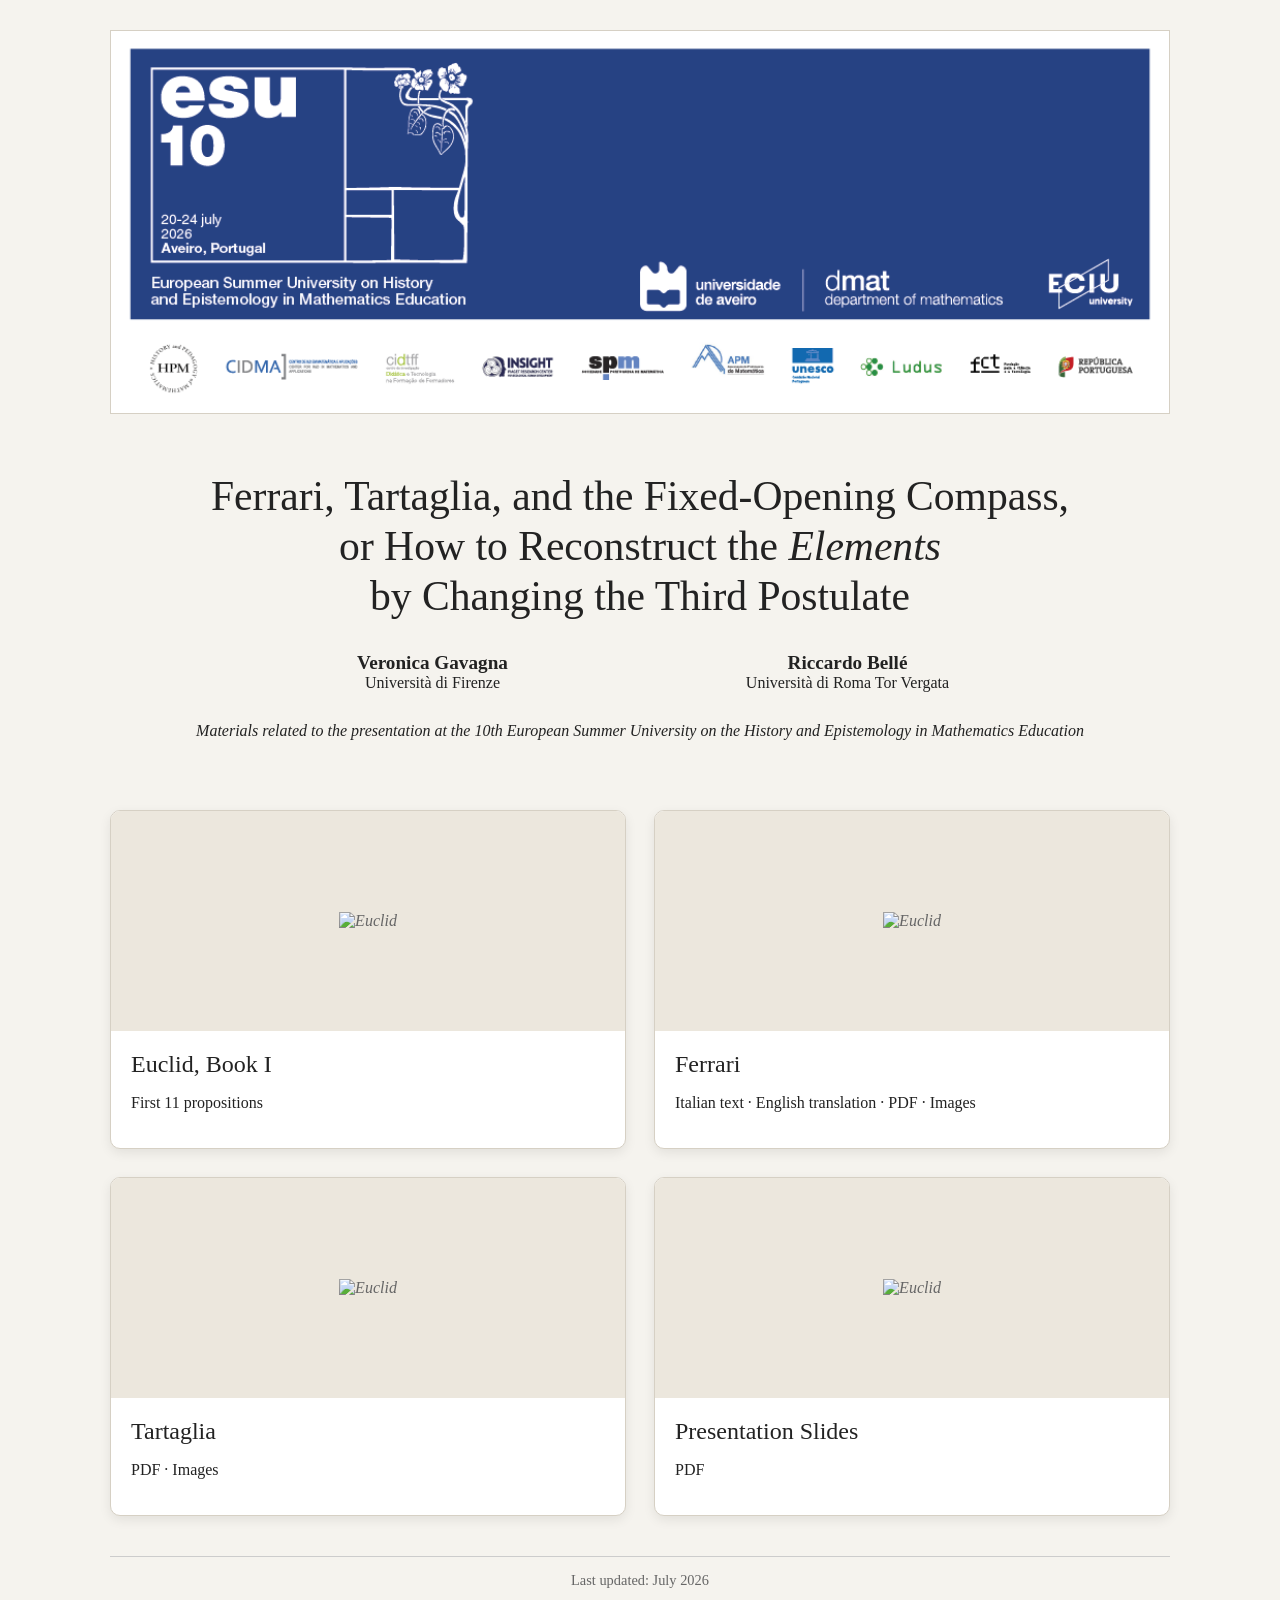
==== index.html @ 22155e97 "Add images to cards in index Replaced placeholder images with actual images for cards." ====
<!DOCTYPE html>
<html lang="en">
<head>
<meta charset="UTF-8">
<meta name="viewport" content="width=device-width, initial-scale=1.0">
<title>Ferrari, Tartaglia, and the Fixed-Opening Compass</title>
<link rel="stylesheet" href="style.css">
</head>
<body>
<div class="page">
<img class="banner" src="banner_aveiro.png" alt="Banner">

<header>
<h1>Ferrari, Tartaglia, and the Fixed-Opening Compass,<br>
or How to Reconstruct the <i>Elements</i><br>
by Changing the Third Postulate</h1>

<div class="authors">
<div class="author"><strong>Veronica Gavagna</strong><br>Università di Firenze</div>
<div class="author"><strong>Riccardo Bellé</strong><br>Università di Roma Tor Vergata</div>
</div>

<p class="conference">Materials related to the presentation at the 10th European Summer University on the History and Epistemology in Mathematics Education</p>
</header>

<main class="cards">
<a class="card" href="euclid.html"><div class="card-image"><img src="euclid.png" alt="Euclid"></div><div class="card-content"><h2>Euclid, Book I</h2><p>First 11 propositions</p></div></a>

<a class="card" href="ferrari.html"><div class="card-image"><img src="ferrari.png" alt="Euclid"></div><div class="card-content"><h2>Ferrari</h2><p>Italian text · English translation · PDF · Images</p></div></a>

<a class="card" href="tartaglia.html"><div class="card-image"><img src="tartaglia.png" alt="Euclid"></div><div class="card-content"><h2>Tartaglia</h2><p>PDF · Images</p></div></a>

<a class="card" href="slides.html"><div class="card-image"><img src="slides.png" alt="Euclid"></div><div class="card-content"><h2>Presentation Slides</h2><p>PDF</p></div></a>
</main>

<footer>Last updated: July 2026</footer>
</div>
</body>
</html>
---- style.css ----
*{box-sizing:border-box}body{margin:0;background:#f5f3ee;font-family:Georgia,"Times New Roman",serif;color:#222}.page{max-width:1100px;margin:auto;padding:30px 20px 50px}.banner{width:100%;display:block;border:1px solid #d6d0c4}header{text-align:center;padding:30px 0}h1{font-weight:normal;font-size:2.6rem;line-height:1.2}.authors{display:grid;grid-template-columns:1fr 1fr;gap:30px;max-width:800px;margin:30px auto}.author strong{font-size:1.2rem}.conference{font-style:italic;max-width:900px;margin:auto}.cards{display:grid;grid-template-columns:1fr 1fr;gap:28px;margin-top:40px}.card{display:block;background:#fff;border:1px solid #d6d0c4;border-radius:10px;overflow:hidden;text-decoration:none;color:#222;box-shadow:0 4px 12px rgba(0,0,0,.08);transition:.2s}.card:hover{transform:translateY(-3px);box-shadow:0 8px 20px rgba(0,0,0,.14)}.card-image{height:220px;display:flex;align-items:center;justify-content:center;background:#ece7dd;font-style:italic;color:#666}.card-content{padding:20px}.card-content h2{margin:0 0 10px;font-weight:normal}footer{margin-top:40px;padding-top:15px;border-top:1px solid #ccc;text-align:center;font-size:.9rem;color:#666}@media(max-width:750px){.cards,.authors{grid-template-columns:1fr}h1{font-size:2rem}}
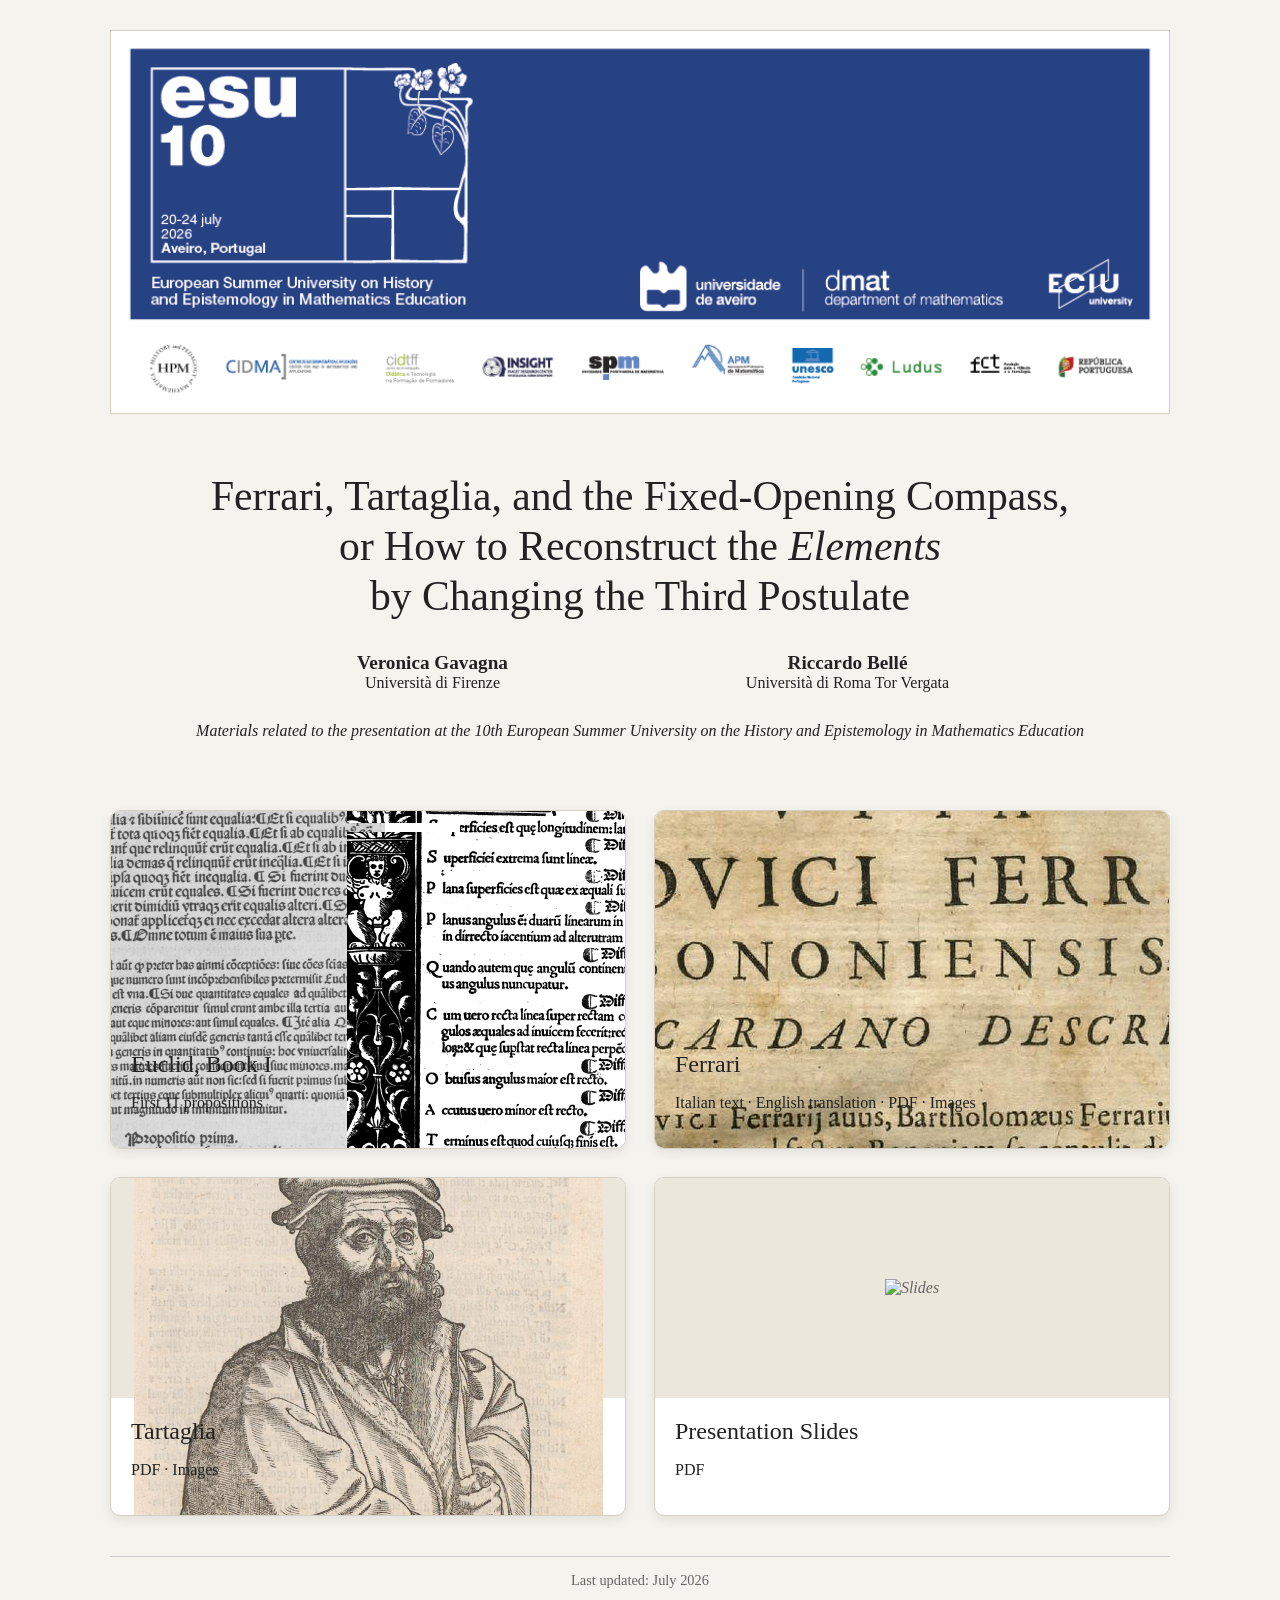
==== commit 70724b7b: "Fix alt text for Ferrari and Tartaglia cards Updated alt attributes for images in cards." ====
--- a/index.html
+++ b/index.html
@@ -26,11 +26,11 @@
 <main class="cards">
 <a class="card" href="euclid.html"><div class="card-image"><img src="euclid.png" alt="Euclid"></div><div class="card-content"><h2>Euclid, Book I</h2><p>First 11 propositions</p></div></a>
 
-<a class="card" href="ferrari.html"><div class="card-image"><img src="ferrari.png" alt="Euclid"></div><div class="card-content"><h2>Ferrari</h2><p>Italian text · English translation · PDF · Images</p></div></a>
+<a class="card" href="ferrari.html"><div class="card-image"><img src="ferrari.png" alt="Ferrari"></div><div class="card-content"><h2>Ferrari</h2><p>Italian text · English translation · PDF · Images</p></div></a>
 
-<a class="card" href="tartaglia.html"><div class="card-image"><img src="tartaglia.png" alt="Euclid"></div><div class="card-content"><h2>Tartaglia</h2><p>PDF · Images</p></div></a>
+<a class="card" href="tartaglia.html"><div class="card-image"><img src="tartaglia.png" alt="Tartaglia"></div><div class="card-content"><h2>Tartaglia</h2><p>PDF · Images</p></div></a>
 
-<a class="card" href="slides.html"><div class="card-image"><img src="slides.png" alt="Euclid"></div><div class="card-content"><h2>Presentation Slides</h2><p>PDF</p></div></a>
+<a class="card" href="slides.html"><div class="card-image"><img src="slides.png" alt="Slides"></div><div class="card-content"><h2>Presentation Slides</h2><p>PDF</p></div></a>
 </main>
 
 <footer>Last updated: July 2026</footer>
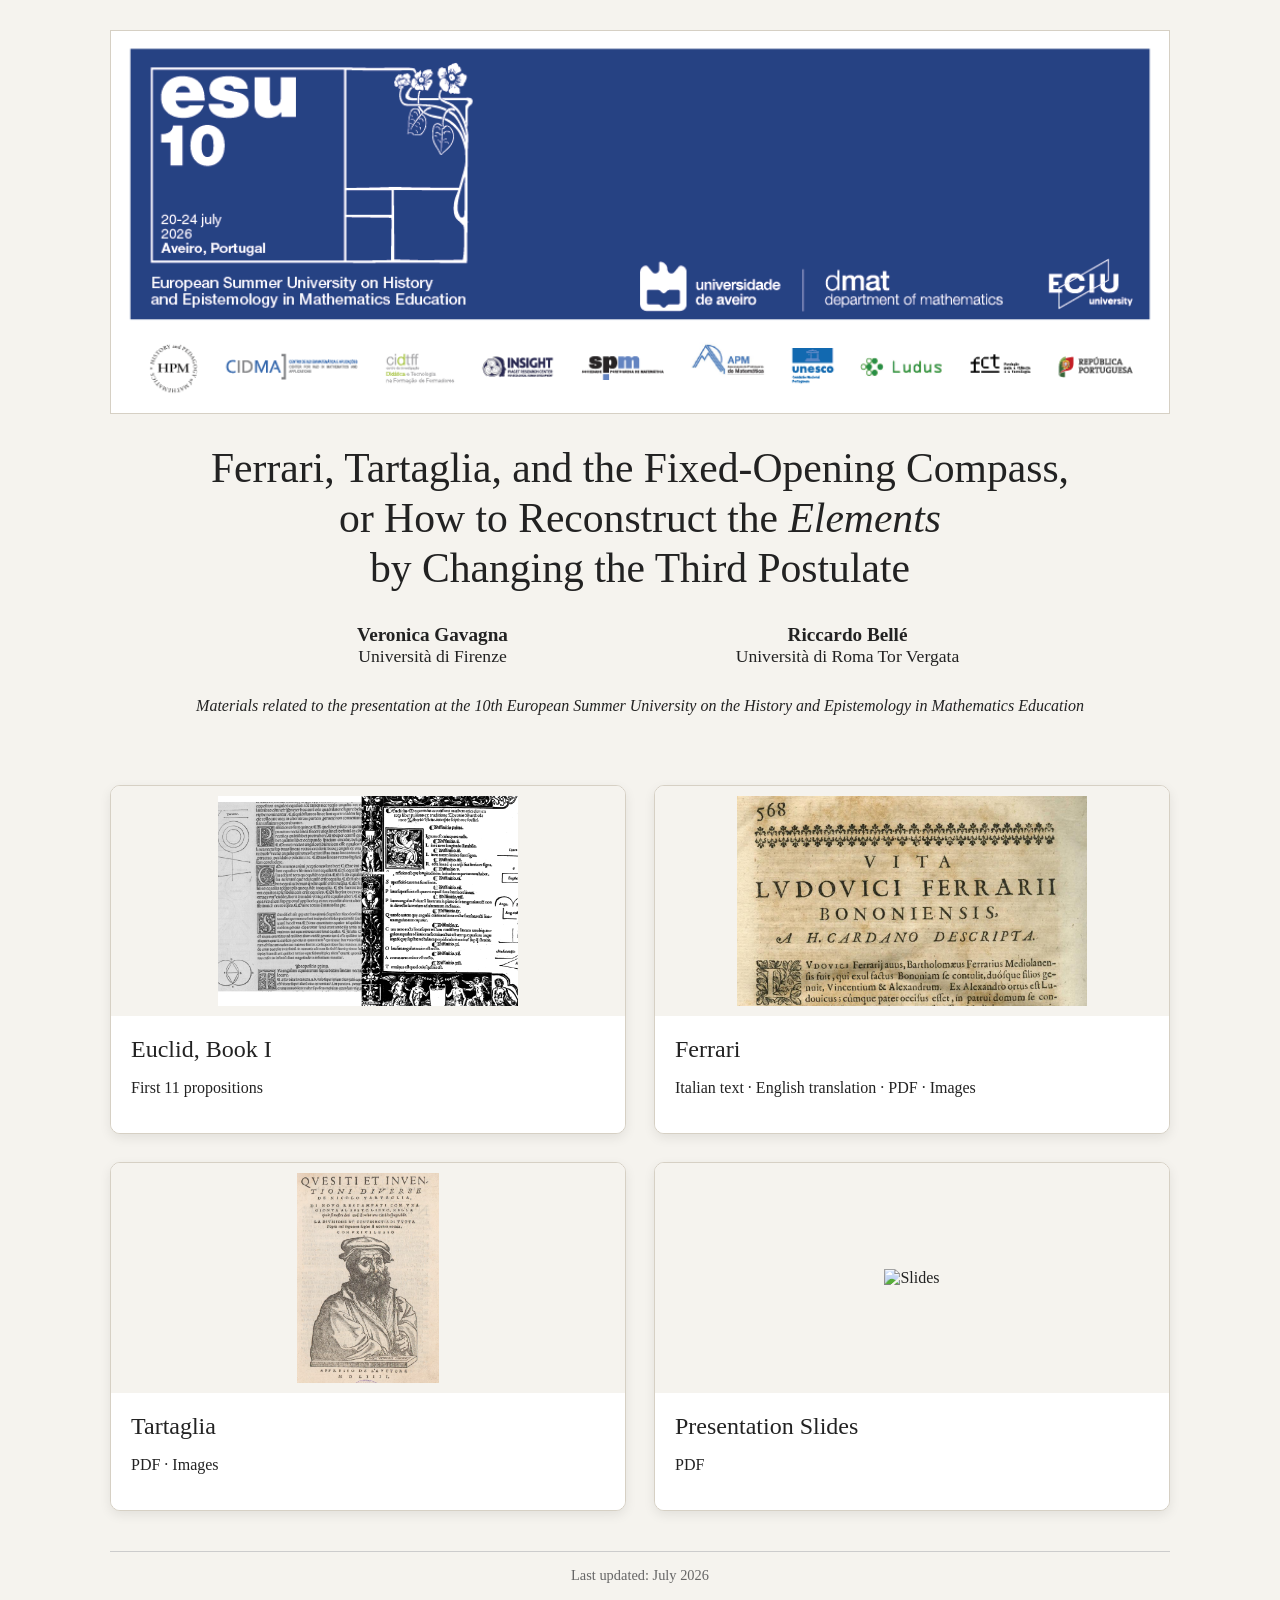
==== commit fc2f8950: "Change stylesheet link from style.css to styleB.css" ====
--- a/index.html
+++ b/index.html
@@ -4,7 +4,7 @@
 <meta charset="UTF-8">
 <meta name="viewport" content="width=device-width, initial-scale=1.0">
 <title>Ferrari, Tartaglia, and the Fixed-Opening Compass</title>
-<link rel="stylesheet" href="style.css">
+<link rel="stylesheet" href="styleB.css">
 </head>
 <body>
 <div class="page">
--- a/styleB.css
+++ b/styleB.css
@@ -0,0 +1,18 @@
+*{box-sizing:border-box}
+body{margin:0;background:#f5f3ee;font-family:Georgia,"Times New Roman",serif;color:#222}
+.page{max-width:1100px;margin:auto;padding:30px 20px 50px}
+.banner{width:100%;display:block;border:1px solid #d6d0c4}
+header{text-align:center;padding:30px 0}
+h1{font-weight:normal;font-size:2.6rem;line-height:1.2;margin:0}
+.authors{display:grid;grid-template-columns:1fr 1fr;gap:30px;max-width:800px;margin:30px auto}
+.author{font-size:1.1rem}.author strong{font-size:1.2rem}
+.conference{font-style:italic;max-width:900px;margin:auto}
+.cards{display:grid;grid-template-columns:1fr 1fr;gap:28px;margin-top:40px}
+.card{display:block;background:#fff;border:1px solid #d6d0c4;border-radius:10px;overflow:hidden;text-decoration:none;color:#222;box-shadow:0 4px 12px rgba(0,0,0,.08);transition:.2s}
+.card:hover{transform:translateY(-3px);box-shadow:0 8px 20px rgba(0,0,0,.14)}
+.card-image{height:230px;background:#f5f3ee;display:flex;align-items:center;justify-content:center;padding:10px}
+.card-image img{max-width:100%;max-height:100%;object-fit:contain;display:block}
+.card-content{padding:20px;background:#fff}
+.card-content h2{margin:0 0 10px;font-weight:normal}
+footer{margin-top:40px;padding-top:15px;border-top:1px solid #ccc;text-align:center;font-size:.9rem;color:#666}
+@media(max-width:750px){.cards,.authors{grid-template-columns:1fr}h1{font-size:2rem}}
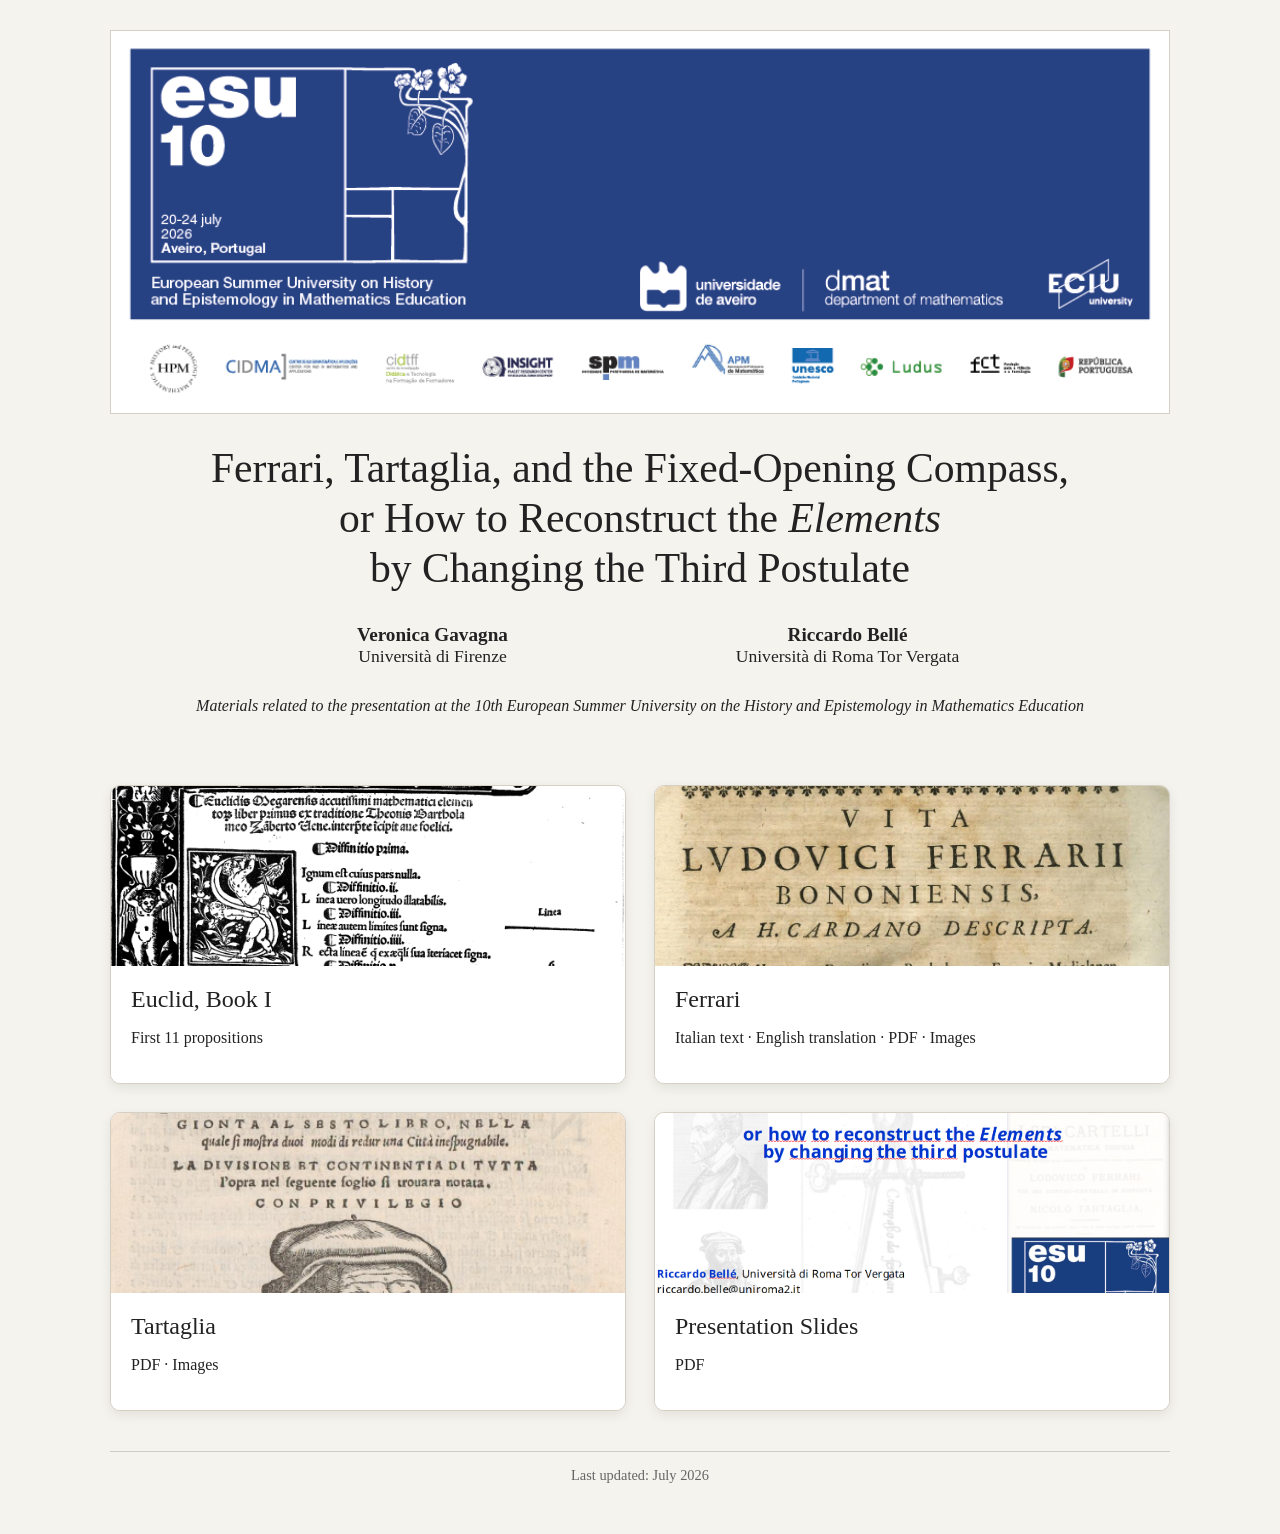
==== commit 500b32d7: "Change stylesheet link from styleB.css to styleA.css" ====
--- a/index.html
+++ b/index.html
@@ -4,7 +4,7 @@
 <meta charset="UTF-8">
 <meta name="viewport" content="width=device-width, initial-scale=1.0">
 <title>Ferrari, Tartaglia, and the Fixed-Opening Compass</title>
-<link rel="stylesheet" href="styleB.css">
+<link rel="stylesheet" href="styleA.css">
 </head>
 <body>
 <div class="page">
--- a/styleA.css
+++ b/styleA.css
@@ -0,0 +1,18 @@
+*{box-sizing:border-box}
+body{margin:0;background:#f5f3ee;font-family:Georgia,"Times New Roman",serif;color:#222}
+.page{max-width:1100px;margin:auto;padding:30px 20px 50px}
+.banner{width:100%;display:block;border:1px solid #d6d0c4}
+header{text-align:center;padding:30px 0}
+h1{font-weight:normal;font-size:2.6rem;line-height:1.2;margin:0}
+.authors{display:grid;grid-template-columns:1fr 1fr;gap:30px;max-width:800px;margin:30px auto}
+.author{font-size:1.1rem}.author strong{font-size:1.2rem}
+.conference{font-style:italic;max-width:900px;margin:auto}
+.cards{display:grid;grid-template-columns:1fr 1fr;gap:28px;margin-top:40px}
+.card{display:block;background:#fff;border:1px solid #d6d0c4;border-radius:10px;overflow:hidden;text-decoration:none;color:#222;box-shadow:0 4px 12px rgba(0,0,0,.08);transition:.2s}
+.card:hover{transform:translateY(-3px);box-shadow:0 8px 20px rgba(0,0,0,.14)}
+.card-image{height:180px;overflow:hidden;background:#ece7dd}
+.card-image img{width:100%;height:100%;object-fit:cover;display:block}
+.card-content{padding:20px;background:#fff}
+.card-content h2{margin:0 0 10px;font-weight:normal}
+footer{margin-top:40px;padding-top:15px;border-top:1px solid #ccc;text-align:center;font-size:.9rem;color:#666}
+@media(max-width:750px){.cards,.authors{grid-template-columns:1fr}h1{font-size:2rem}}
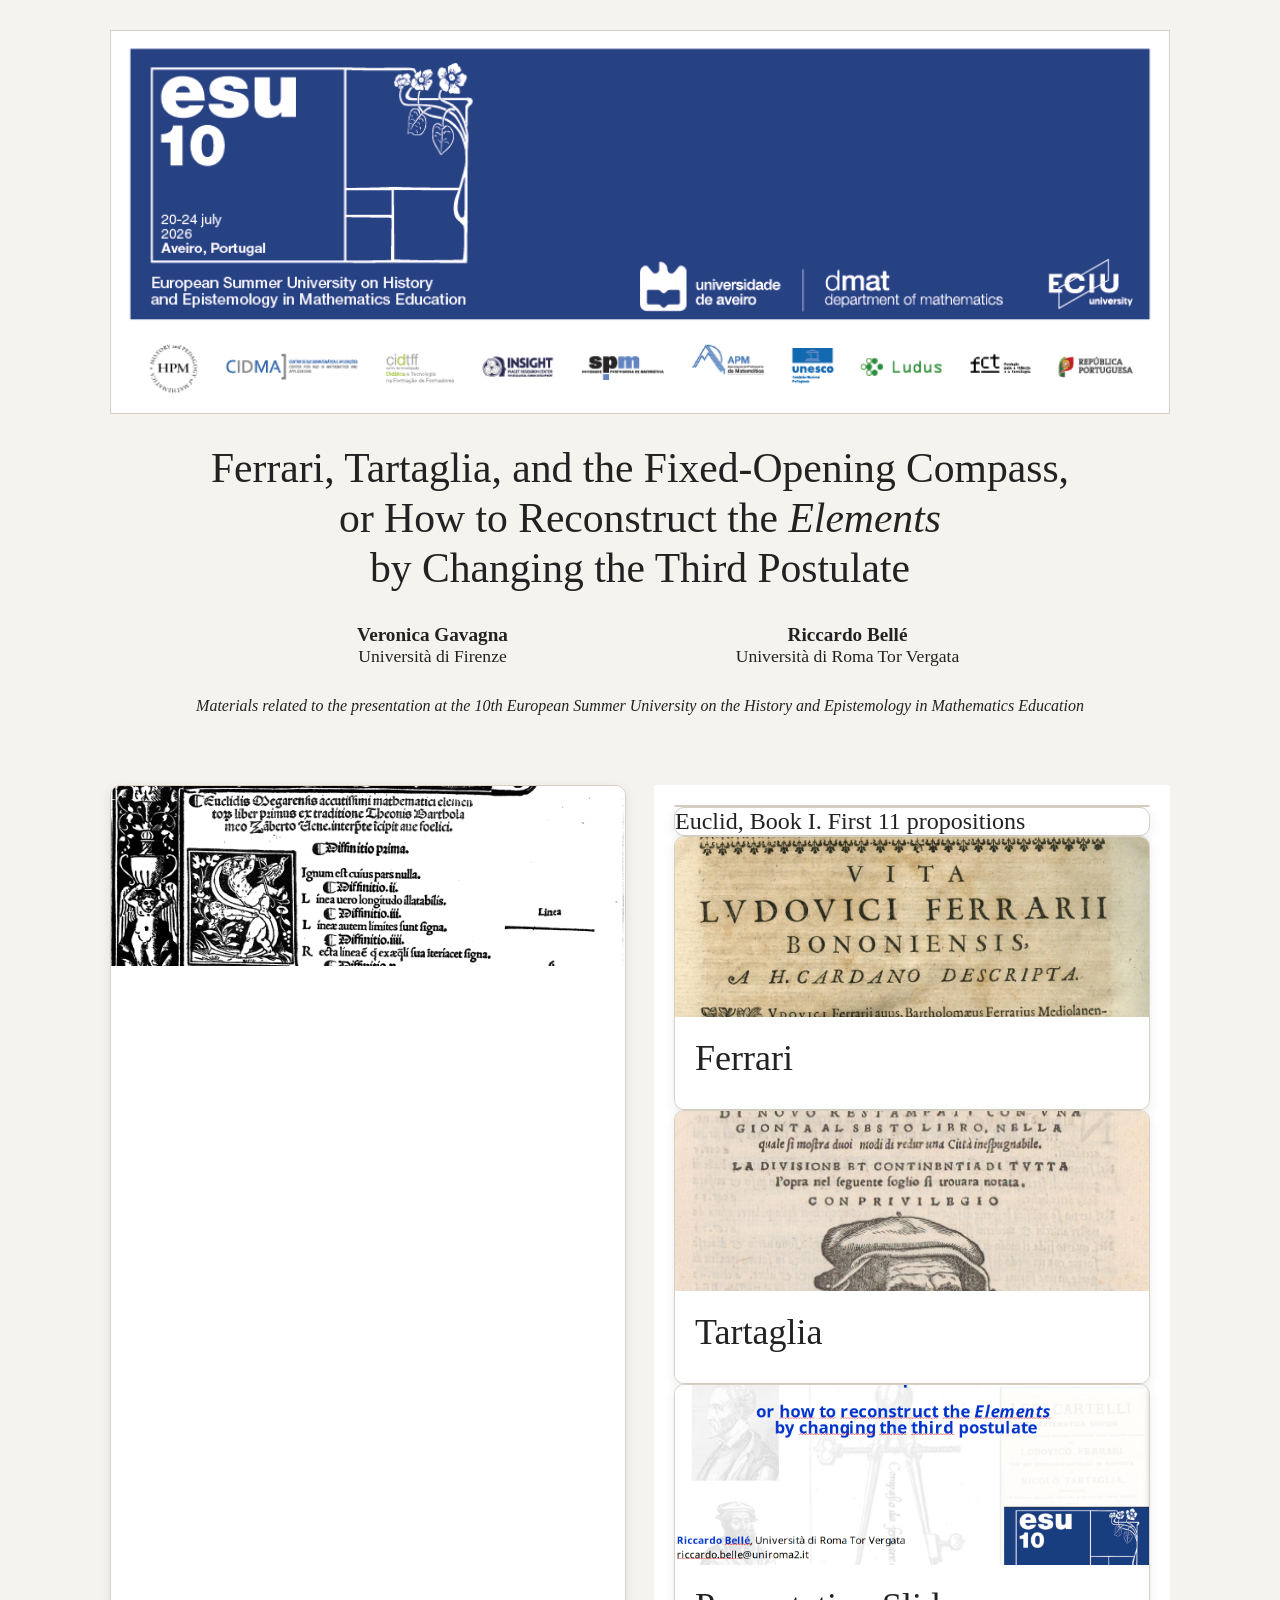
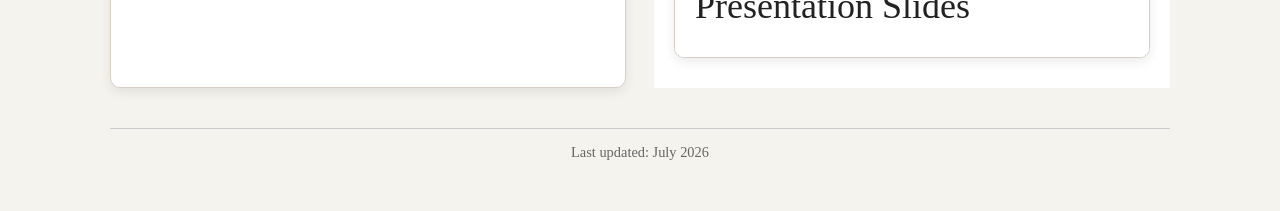
==== commit 5fc7095f: "Remove descriptions from card elements in index.html" ====
--- a/index.html
+++ b/index.html
@@ -24,13 +24,13 @@
 </header>
 
 <main class="cards">
-<a class="card" href="euclid.html"><div class="card-image"><img src="euclid.png" alt="Euclid"></div><div class="card-content"><h2>Euclid, Book I</h2><p>First 11 propositions</p></div></a>
+<a class="card" href="euclid.html"><div class="card-image"><img src="euclid.png" alt="Euclid"></div><div class="card-content"><h2>Euclid, Book I. First 11 propositions</h2</div></a>
 
-<a class="card" href="ferrari.html"><div class="card-image"><img src="ferrari.png" alt="Ferrari"></div><div class="card-content"><h2>Ferrari</h2><p>Italian text · English translation · PDF · Images</p></div></a>
+<a class="card" href="ferrari.html"><div class="card-image"><img src="ferrari.png" alt="Ferrari"></div><div class="card-content"><h2>Ferrari</h2></div></a>
 
-<a class="card" href="tartaglia.html"><div class="card-image"><img src="tartaglia.png" alt="Tartaglia"></div><div class="card-content"><h2>Tartaglia</h2><p>PDF · Images</p></div></a>
+<a class="card" href="tartaglia.html"><div class="card-image"><img src="tartaglia.png" alt="Tartaglia"></div><div class="card-content"><h2>Tartaglia</h2></div></a>
 
-<a class="card" href="slides.html"><div class="card-image"><img src="slides.png" alt="Slides"></div><div class="card-content"><h2>Presentation Slides</h2><p>PDF</p></div></a>
+<a class="card" href="slides.html"><div class="card-image"><img src="slides.png" alt="Slides"></div><div class="card-content"><h2>Presentation Slides</h2></div></a>
 </main>
 
 <footer>Last updated: July 2026</footer>
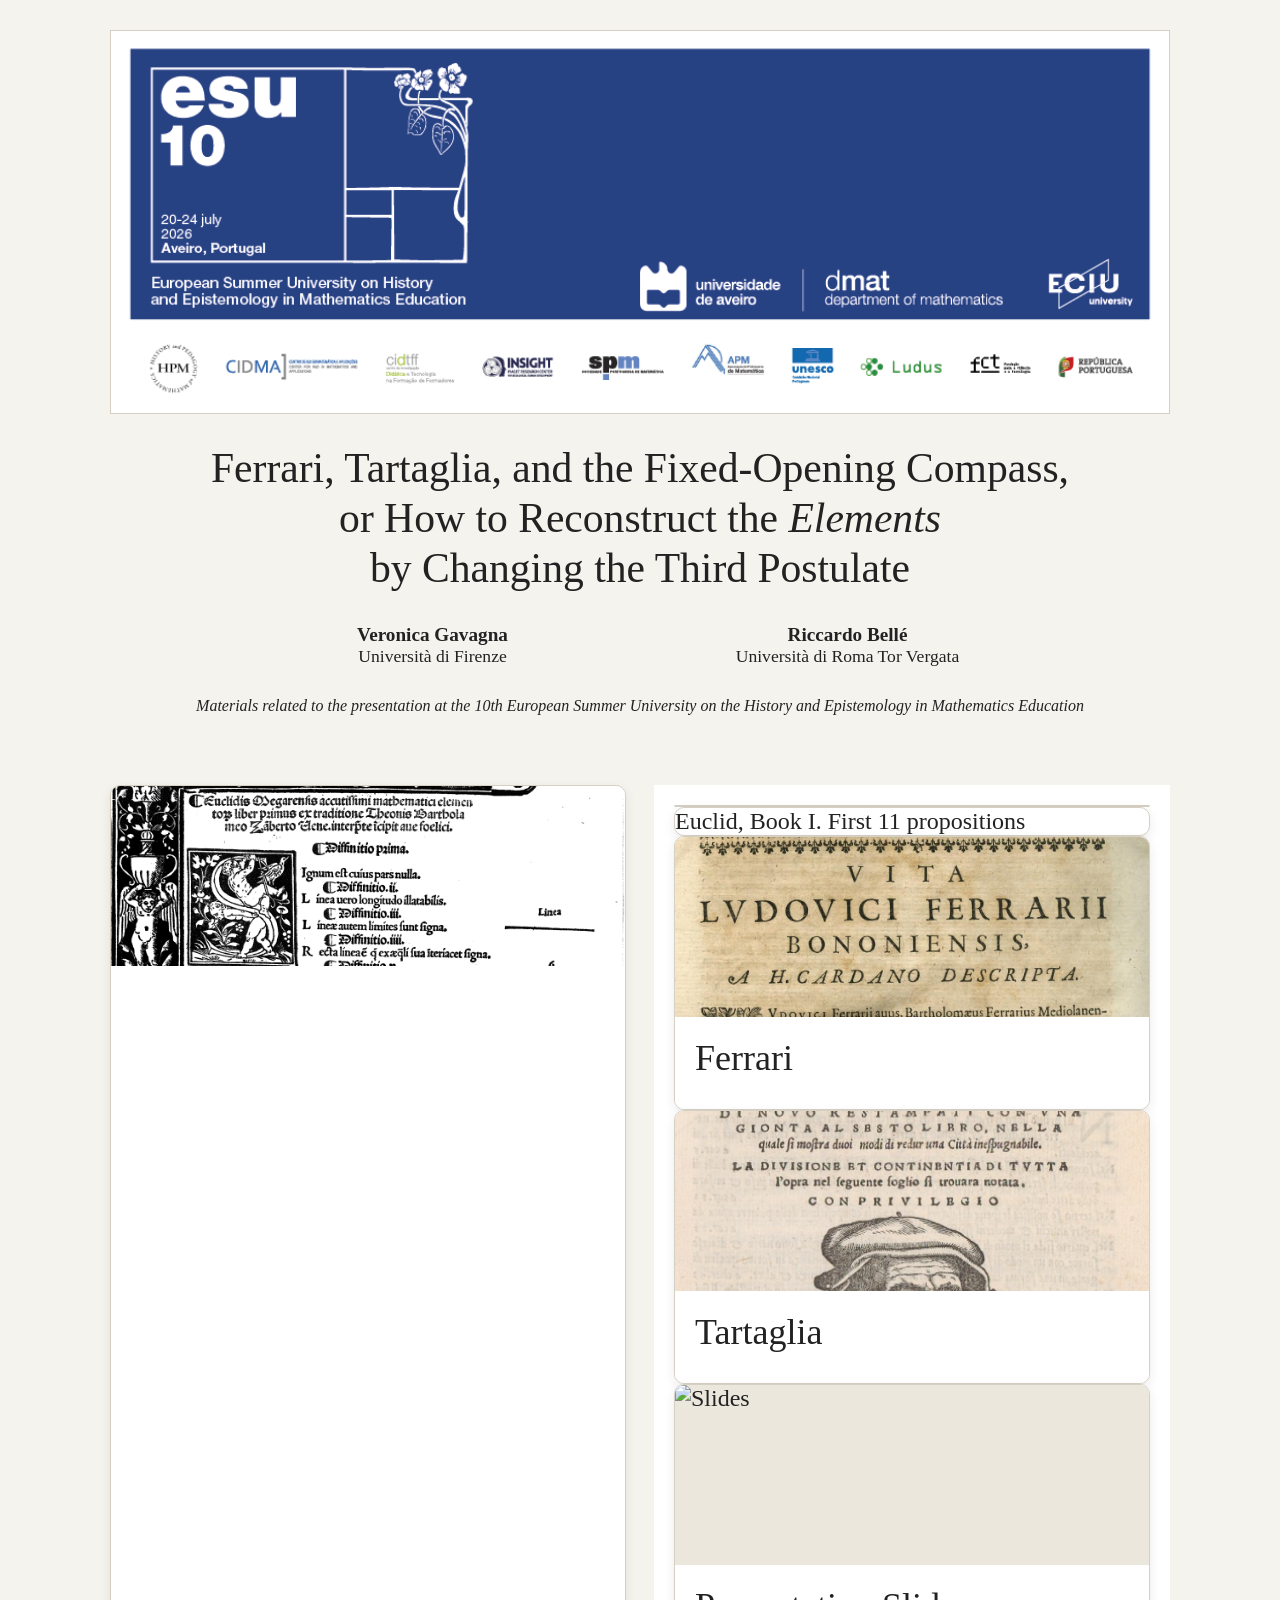
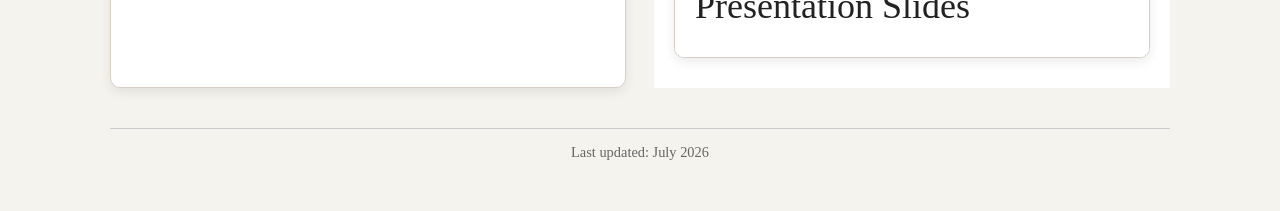
==== commit e6c435f4: "Update presentation slides image in index.html" ====
--- a/index.html
+++ b/index.html
@@ -30,7 +30,7 @@
 
 <a class="card" href="tartaglia.html"><div class="card-image"><img src="tartaglia.png" alt="Tartaglia"></div><div class="card-content"><h2>Tartaglia</h2></div></a>
 
-<a class="card" href="slides.html"><div class="card-image"><img src="slides.png" alt="Slides"></div><div class="card-content"><h2>Presentation Slides</h2></div></a>
+<a class="card" href="slides.html"><div class="card-image"><img src="slides_bis.png" alt="Slides"></div><div class="card-content"><h2>Presentation Slides</h2></div></a>
 </main>
 
 <footer>Last updated: July 2026</footer>
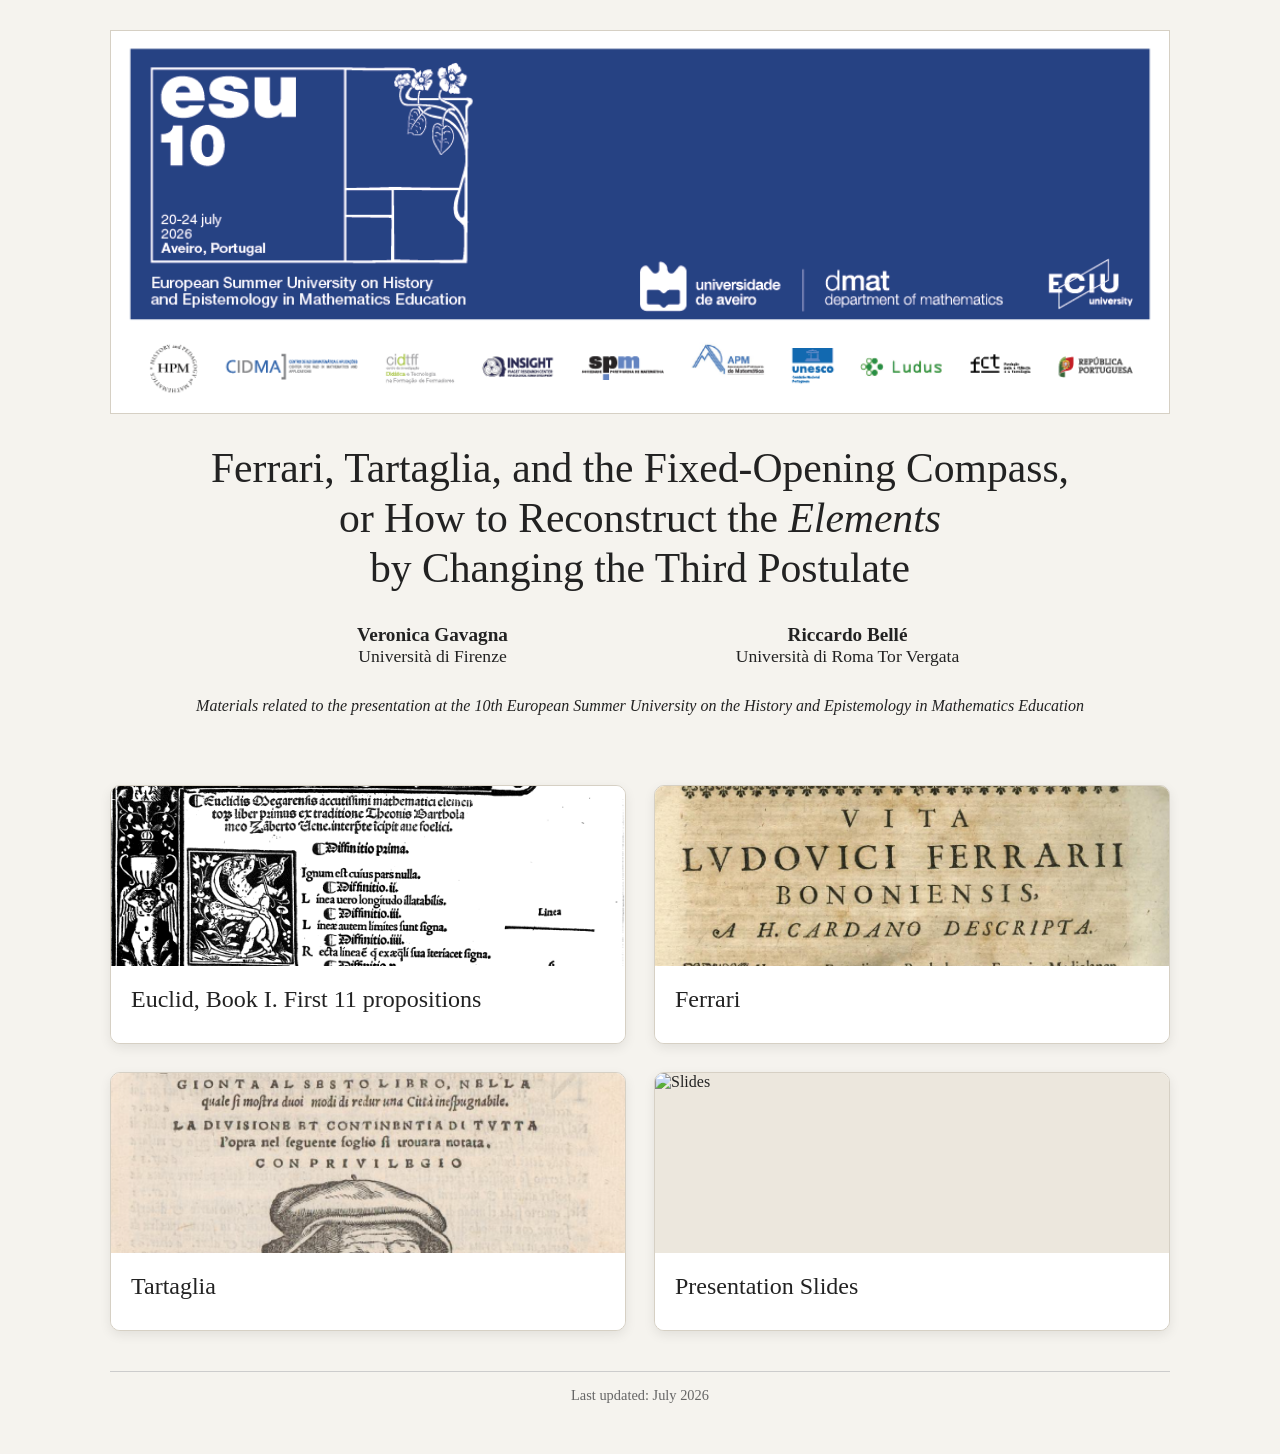
==== commit 71e39490: "Fix duplicate card entry for Euclid in index.html" ====
--- a/index.html
+++ b/index.html
@@ -24,7 +24,7 @@
 </header>
 
 <main class="cards">
-<a class="card" href="euclid.html"><div class="card-image"><img src="euclid.png" alt="Euclid"></div><div class="card-content"><h2>Euclid, Book I. First 11 propositions</h2</div></a>
+<a class="card" href="euclid.html"><div class="card-image"><img src="euclid.png" alt="Euclid"></div><div class="card-content"><h2>Euclid, Book I. First 11 propositions</h2></div></a>
 
 <a class="card" href="ferrari.html"><div class="card-image"><img src="ferrari.png" alt="Ferrari"></div><div class="card-content"><h2>Ferrari</h2></div></a>
 
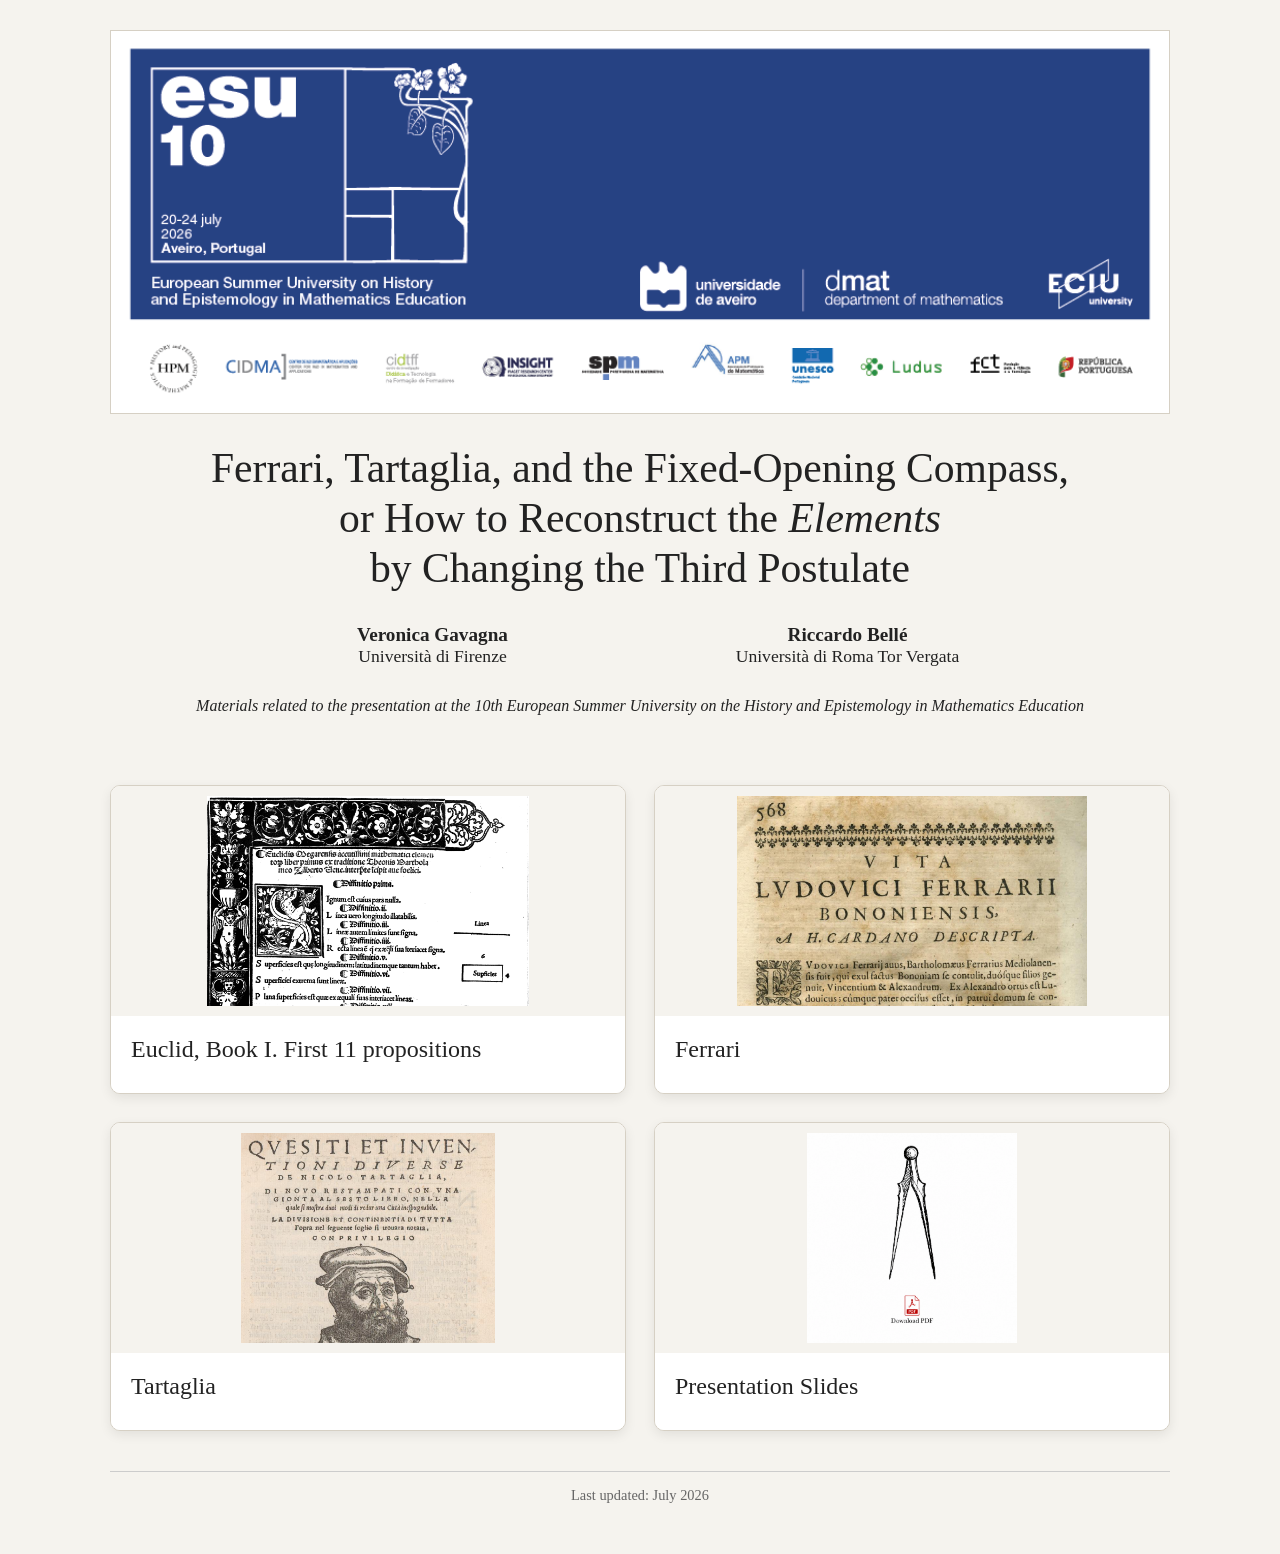
==== commit ee5a6a67: "Change stylesheet link from styleA.css to styleB.css" ====
--- a/index.html
+++ b/index.html
@@ -4,7 +4,7 @@
 <meta charset="UTF-8">
 <meta name="viewport" content="width=device-width, initial-scale=1.0">
 <title>Ferrari, Tartaglia, and the Fixed-Opening Compass</title>
-<link rel="stylesheet" href="styleA.css">
+<link rel="stylesheet" href="styleB.css">
 </head>
 <body>
 <div class="page">
--- a/styleB.css
+++ b/styleB.css
@@ -0,0 +1,18 @@
+*{box-sizing:border-box}
+body{margin:0;background:#f5f3ee;font-family:Georgia,"Times New Roman",serif;color:#222}
+.page{max-width:1100px;margin:auto;padding:30px 20px 50px}
+.banner{width:100%;display:block;border:1px solid #d6d0c4}
+header{text-align:center;padding:30px 0}
+h1{font-weight:normal;font-size:2.6rem;line-height:1.2;margin:0}
+.authors{display:grid;grid-template-columns:1fr 1fr;gap:30px;max-width:800px;margin:30px auto}
+.author{font-size:1.1rem}.author strong{font-size:1.2rem}
+.conference{font-style:italic;max-width:900px;margin:auto}
+.cards{display:grid;grid-template-columns:1fr 1fr;gap:28px;margin-top:40px}
+.card{display:block;background:#fff;border:1px solid #d6d0c4;border-radius:10px;overflow:hidden;text-decoration:none;color:#222;box-shadow:0 4px 12px rgba(0,0,0,.08);transition:.2s}
+.card:hover{transform:translateY(-3px);box-shadow:0 8px 20px rgba(0,0,0,.14)}
+.card-image{height:230px;background:#f5f3ee;display:flex;align-items:center;justify-content:center;padding:10px}
+.card-image img{max-width:100%;max-height:100%;object-fit:contain;display:block}
+.card-content{padding:20px;background:#fff}
+.card-content h2{margin:0 0 10px;font-weight:normal}
+footer{margin-top:40px;padding-top:15px;border-top:1px solid #ccc;text-align:center;font-size:.9rem;color:#666}
+@media(max-width:750px){.cards,.authors{grid-template-columns:1fr}h1{font-size:2rem}}
